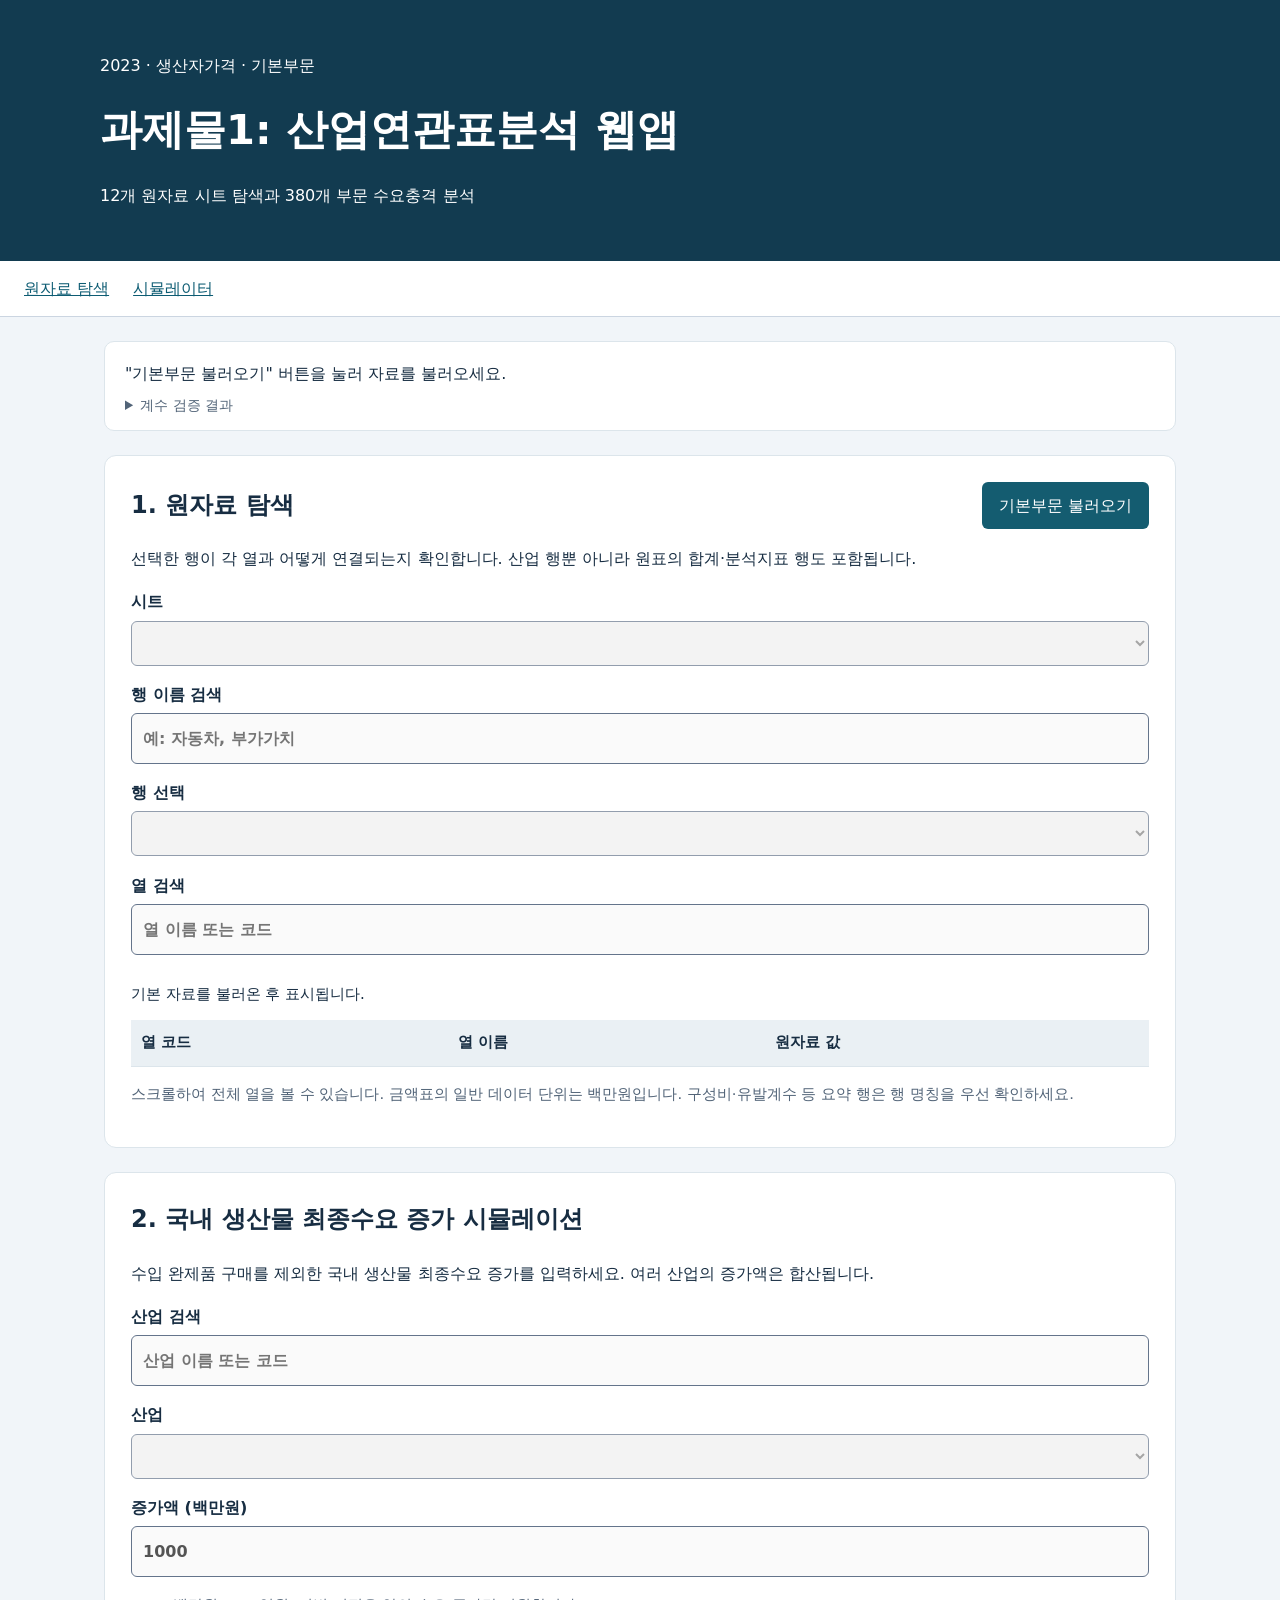
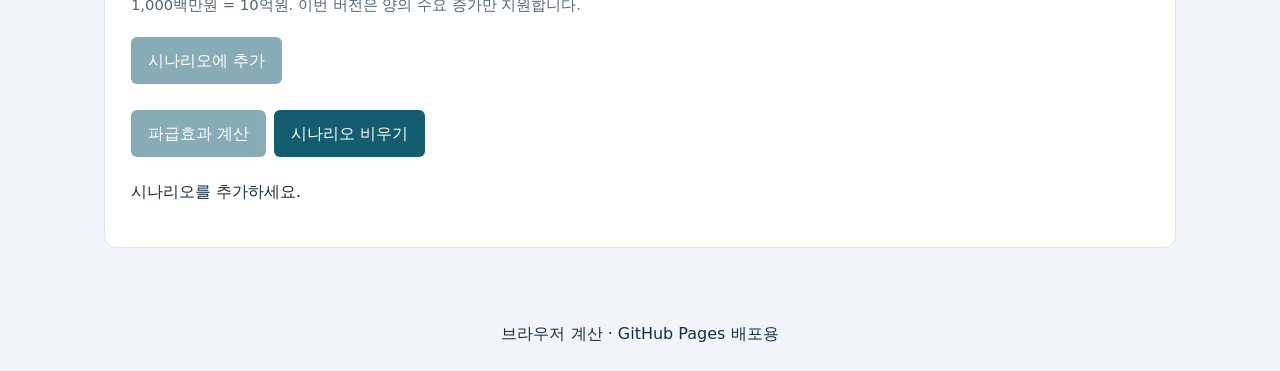
==== index.html @ e67c6f9a "Add files via upload" ====
<!DOCTYPE html>

<html lang="ko"><head><meta charset="utf-8"/><meta content="width=device-width,initial-scale=1" name="viewport"/><title>과제물1: 산업연관표분석 웹앱</title><link href="./style.css" rel="stylesheet"/><script defer="" src="./app.js"></script></head>
<body><header><p>2023 · 생산자가격 · 기본부문</p><h1>과제물1: 산업연관표분석 웹앱</h1><p>12개 원자료 시트 탐색과 380개 부문 수요충격 분석</p></header>
<nav aria-label="주요 메뉴"><a href="#explorer">원자료 탐색</a><a href="#simulation">시뮬레이터</a></nav><main>
<aside aria-label="분석 준비 상태" class="loading-status"><p id="status" role="status">"기본부문 불러오기" 버튼을 눌러 자료를 불러오세요.</p><details><summary>계수 검증 결과</summary><pre id="validation">아직 자료를 불러오지 않았습니다.</pre></details></aside>
<section id="explorer"><div class="section-heading"><h2>1. 원자료 탐색</h2><button id="load-basic" type="button">기본부문 불러오기</button></div><p>선택한 행이 각 열과 어떻게 연결되는지 확인합니다. 산업 행뿐 아니라 원표의 합계·분석지표 행도 포함됩니다.</p><label>시트<select disabled="" id="sheet"></select></label><label>행 이름 검색<input disabled="" id="row-search" placeholder="예: 자동차, 부가가치"/></label><label>행 선택<select disabled="" id="row"></select></label><p id="unit"></p><label>열 검색<input disabled="" id="col-search" placeholder="열 이름 또는 코드"/></label><div class="scroll"><table><caption id="explore-caption">기본 자료를 불러온 후 표시됩니다.</caption><thead><tr><th>열 코드</th><th>열 이름</th><th>원자료 값</th></tr></thead><tbody id="cells"></tbody></table></div><p class="note">스크롤하여 전체 열을 볼 수 있습니다. 금액표의 일반 데이터 단위는 백만원입니다. 구성비·유발계수 등 요약 행은 행 명칭을 우선 확인하세요.</p></section>
<section id="simulation"><h2>2. 국내 생산물 최종수요 증가 시뮬레이션</h2><p>수입 완제품 구매를 제외한 국내 생산물 최종수요 증가를 입력하세요. 여러 산업의 증가액은 합산됩니다.</p><label>산업 검색<input disabled="" id="sector-search" placeholder="산업 이름 또는 코드"/></label><form id="scenario"><label>산업<select disabled="" id="sector" required=""></select></label><label>증가액 (백만원)<input disabled="" id="amount" min="0.01" required="" step="any" type="number" value="1000"/></label><p class="note">1,000백만원 = 10억원. 이번 버전은 양의 수요 증가만 지원합니다.</p><button disabled="" id="add">시나리오에 추가</button></form><ul id="basket"></ul><button disabled="" id="run">파급효과 계산</button><button id="clear">시나리오 비우기</button><p id="sim-status" role="status">시나리오를 추가하세요.</p><div hidden="" id="results"><div class="cards" id="cards"></div><h3>생산유발액 상위 15개 산업</h3><div id="bars"></div><button id="download">전체 380개 산업 CSV 다운로드</button><div class="scroll"><table><caption>산업별 유발액 — 백만원, 생산유발액 내림차순</caption><thead><tr><th>코드</th><th>산업</th><th>생산</th><th>수입</th><th>부가가치</th></tr></thead><tbody id="result-rows"></tbody></table></div></div></section>
</main><footer>브라우저 계산 · GitHub Pages 배포용</footer></body></html>
---- style.css ----
*{box-sizing:border-box}html{scroll-behavior:smooth}body{margin:0;font-family:system-ui,sans-serif;background:#f1f5f9;color:#172d42;line-height:1.7}header{background:#123b50;color:white;padding:36px max(24px,calc((100vw - 1080px)/2))}header h1{font-size:clamp(1.7rem,4vw,2.6rem);margin:6px 0}nav{display:flex;gap:24px;flex-wrap:wrap;padding:14px 24px;background:#fff;border-bottom:1px solid #cbd5e1}a{color:#0d5c73}main{max-width:1120px;margin:auto;padding:24px}section{background:white;border:1px solid #dce5eb;border-radius:12px;margin-bottom:24px;padding:26px;scroll-margin-top:20px}h2{margin-top:0}label{display:block;margin:15px 0;font-weight:600}input,select{display:block;width:100%;padding:11px;border:1px solid #64748b;border-radius:6px;font:inherit;margin-top:5px}button{font:inherit;cursor:pointer;padding:10px 17px;background:#145c70;color:white;border:0;border-radius:6px;margin:5px 8px 5px 0}button:disabled{opacity:.5;cursor:wait}:focus-visible{outline:3px solid #b65c00;outline-offset:3px}.note{color:#526478;font-size:.92rem}#status{background:#eaf5f5;padding:14px;border-radius:8px}.scroll{overflow:auto;max-height:460px}table{width:100%;border-collapse:collapse;font-size:.94rem}th,td{padding:10px;border-bottom:1px solid #dce5eb;text-align:left}thead{position:sticky;top:0;background:#eaf0f4}td:last-child{font-variant-numeric:tabular-nums}caption{text-align:left;padding:12px 0}.cards{display:grid;grid-template-columns:repeat(auto-fit,minmax(180px,1fr));gap:12px}.card{padding:16px;background:#edf6f7;border-radius:8px}.card strong{display:block;font-size:1.5rem}.bar{margin:12px 0}.track{background:#edf2f7;border-radius:4px;height:12px}.fill{height:12px;background:#168179;border-radius:4px}pre{white-space:pre-wrap;overflow-wrap:anywhere;background:#f1f5f9;padding:15px}footer{text-align:center;padding:24px}#basket button{font-size:.85rem} @media(max-width:600px){main{padding:12px}section{padding:18px}nav{gap:14px}}
.loading-status{background:#fff;border:1px solid #dce5eb;border-radius:10px;padding:12px 20px;margin-bottom:24px}.loading-status #status{margin:0;background:transparent;padding:6px 0}.loading-status details{font-size:.9rem;color:#526478}

.section-heading{display:flex;align-items:center;justify-content:space-between;gap:16px;flex-wrap:wrap;margin-bottom:14px}.section-heading h2{margin:0}.section-heading button{margin:0;white-space:nowrap}
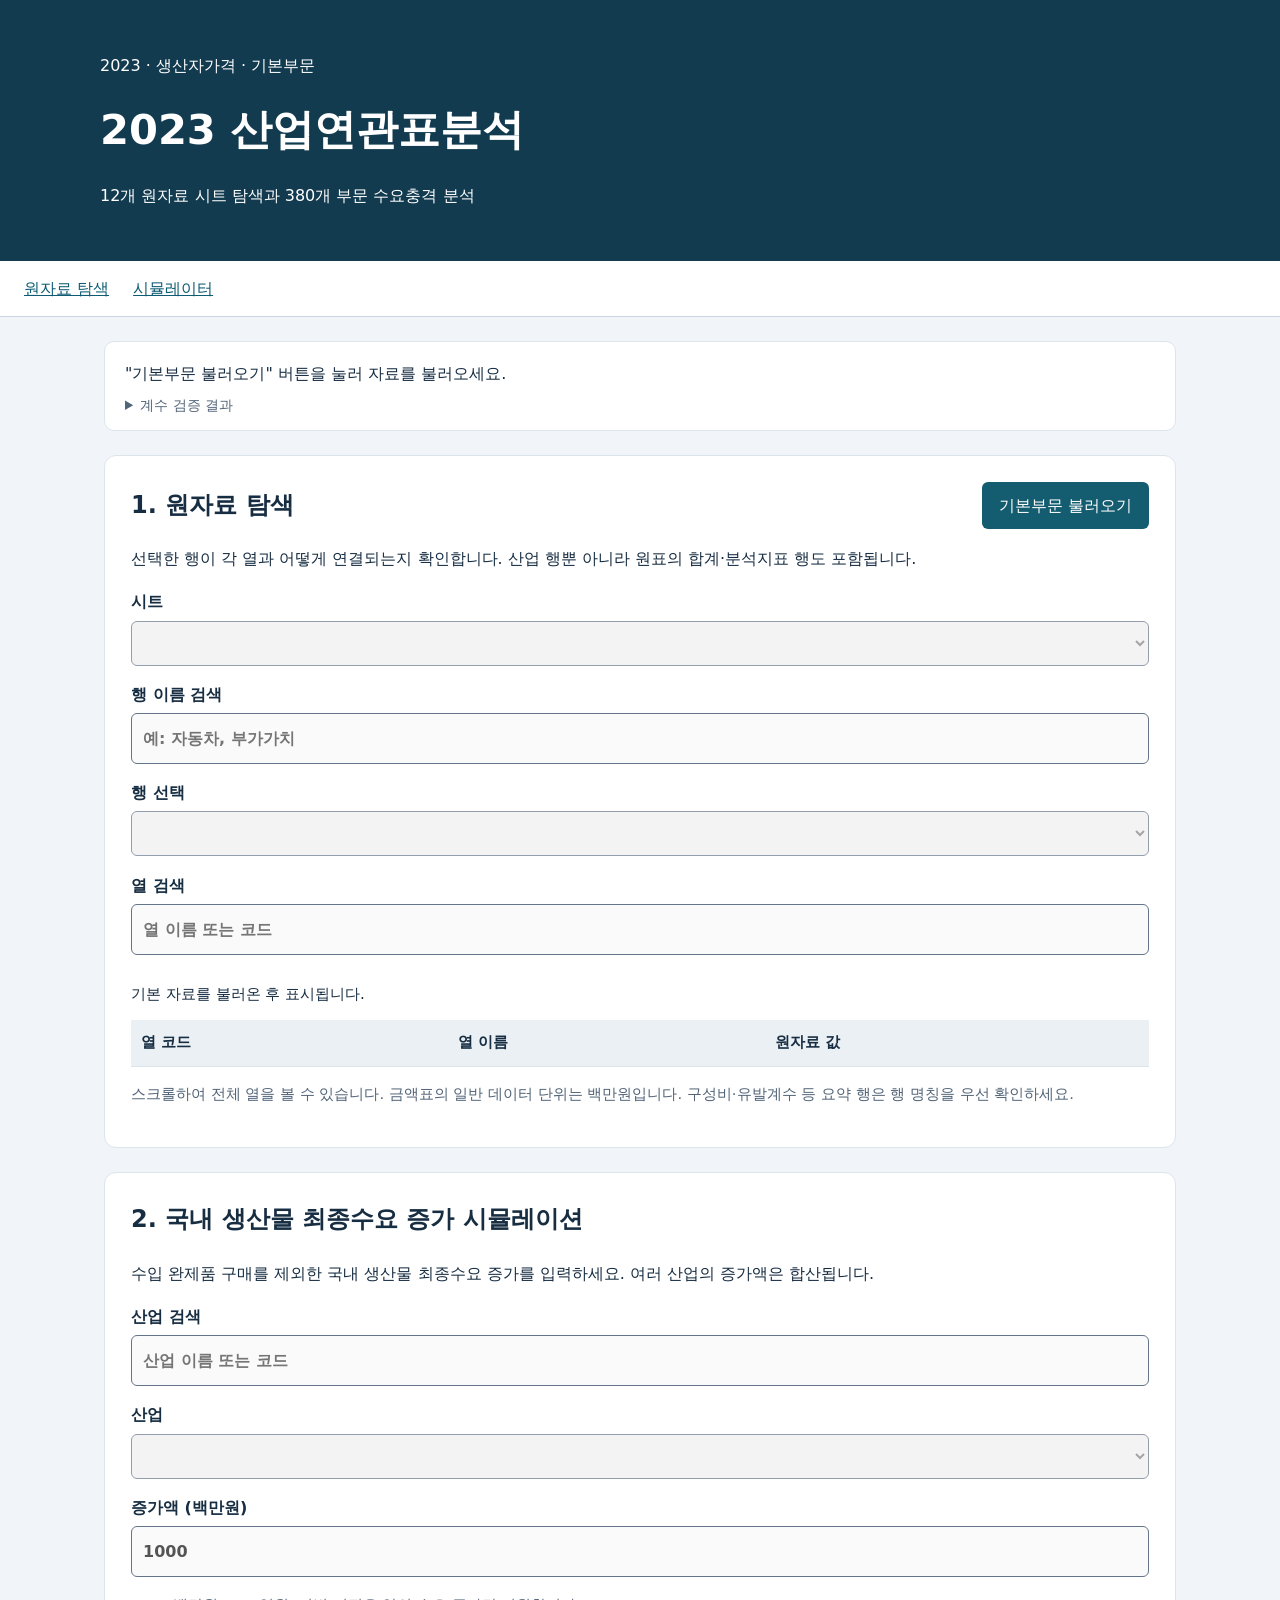
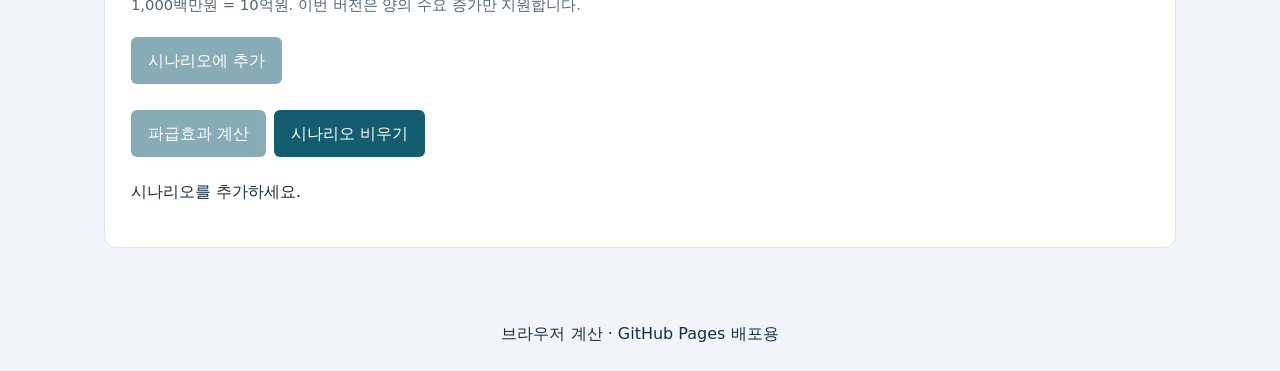
==== commit b16c1434: "Update index.html" ====
--- a/index.html
+++ b/index.html
@@ -1,7 +1,7 @@
 <!DOCTYPE html>
 
 <html lang="ko"><head><meta charset="utf-8"/><meta content="width=device-width,initial-scale=1" name="viewport"/><title>과제물1: 산업연관표분석 웹앱</title><link href="./style.css" rel="stylesheet"/><script defer="" src="./app.js"></script></head>
-<body><header><p>2023 · 생산자가격 · 기본부문</p><h1>과제물1: 산업연관표분석 웹앱</h1><p>12개 원자료 시트 탐색과 380개 부문 수요충격 분석</p></header>
+<body><header><p>2023 · 생산자가격 · 기본부문</p><h1>2023 산업연관표분석 </h1><p>12개 원자료 시트 탐색과 380개 부문 수요충격 분석</p></header>
 <nav aria-label="주요 메뉴"><a href="#explorer">원자료 탐색</a><a href="#simulation">시뮬레이터</a></nav><main>
 <aside aria-label="분석 준비 상태" class="loading-status"><p id="status" role="status">"기본부문 불러오기" 버튼을 눌러 자료를 불러오세요.</p><details><summary>계수 검증 결과</summary><pre id="validation">아직 자료를 불러오지 않았습니다.</pre></details></aside>
 <section id="explorer"><div class="section-heading"><h2>1. 원자료 탐색</h2><button id="load-basic" type="button">기본부문 불러오기</button></div><p>선택한 행이 각 열과 어떻게 연결되는지 확인합니다. 산업 행뿐 아니라 원표의 합계·분석지표 행도 포함됩니다.</p><label>시트<select disabled="" id="sheet"></select></label><label>행 이름 검색<input disabled="" id="row-search" placeholder="예: 자동차, 부가가치"/></label><label>행 선택<select disabled="" id="row"></select></label><p id="unit"></p><label>열 검색<input disabled="" id="col-search" placeholder="열 이름 또는 코드"/></label><div class="scroll"><table><caption id="explore-caption">기본 자료를 불러온 후 표시됩니다.</caption><thead><tr><th>열 코드</th><th>열 이름</th><th>원자료 값</th></tr></thead><tbody id="cells"></tbody></table></div><p class="note">스크롤하여 전체 열을 볼 수 있습니다. 금액표의 일반 데이터 단위는 백만원입니다. 구성비·유발계수 등 요약 행은 행 명칭을 우선 확인하세요.</p></section>
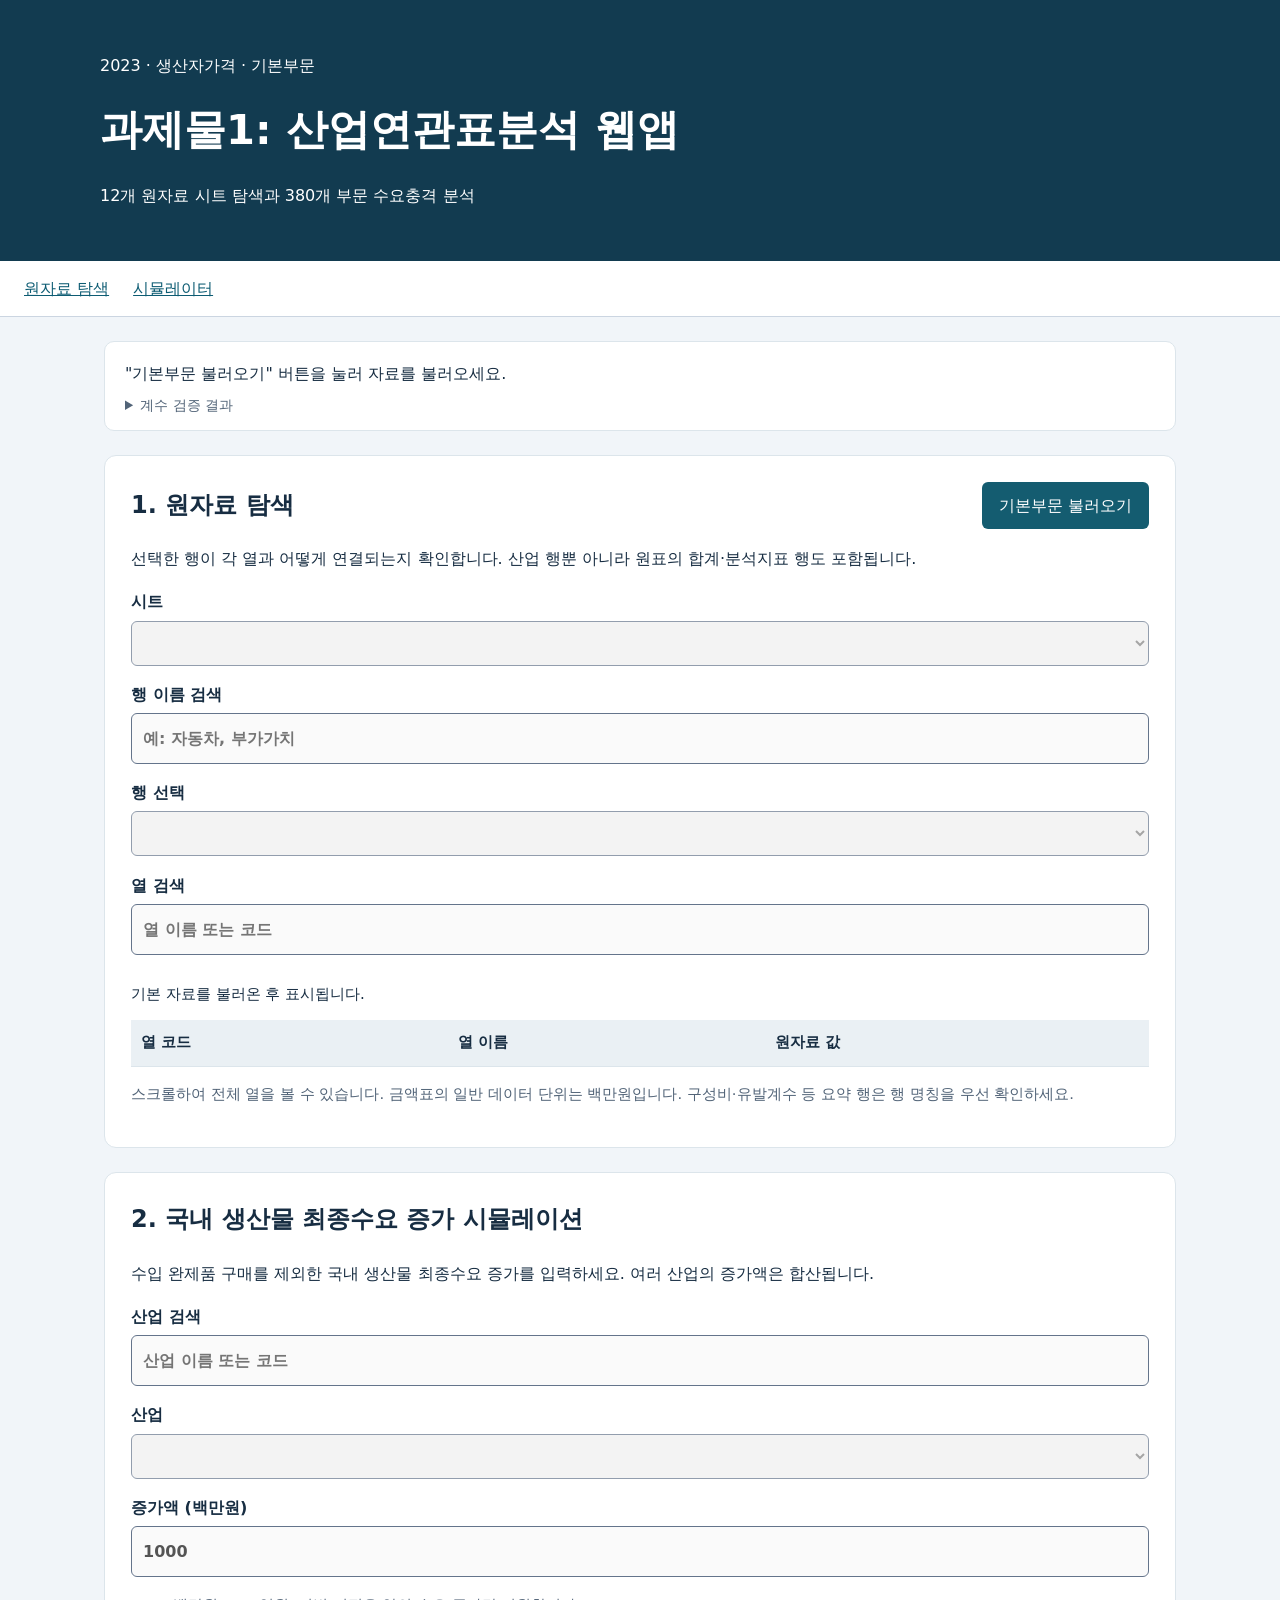
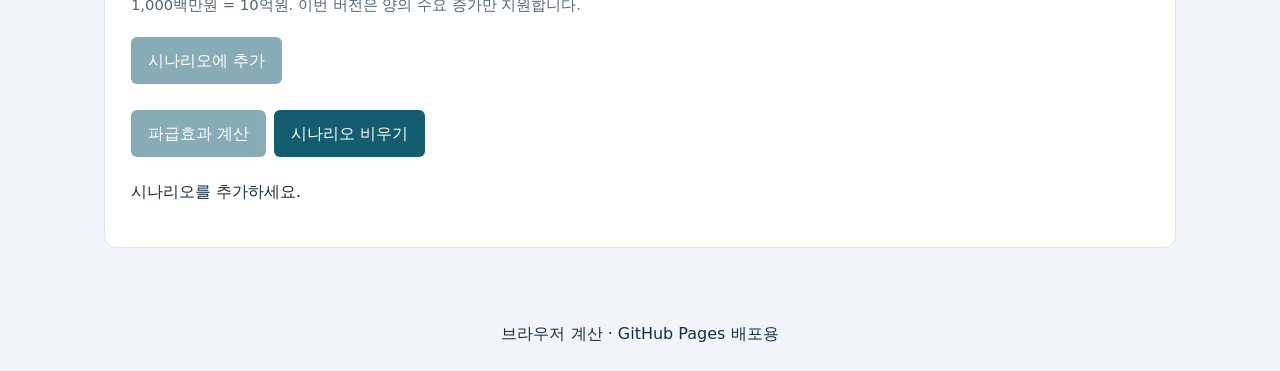
==== commit 24da003d: "Update index.html" ====
--- a/index.html
+++ b/index.html
@@ -1,7 +1,7 @@
 <!DOCTYPE html>
 
 <html lang="ko"><head><meta charset="utf-8"/><meta content="width=device-width,initial-scale=1" name="viewport"/><title>과제물1: 산업연관표분석 웹앱</title><link href="./style.css" rel="stylesheet"/><script defer="" src="./app.js"></script></head>
-<body><header><p>2023 · 생산자가격 · 기본부문</p><h1>2023 산업연관표분석 </h1><p>12개 원자료 시트 탐색과 380개 부문 수요충격 분석</p></header>
+<body><header><p>2023 · 생산자가격 · 기본부문</p><h1>과제물1: 산업연관표분석 웹앱 </h1><p>12개 원자료 시트 탐색과 380개 부문 수요충격 분석</p></header>
 <nav aria-label="주요 메뉴"><a href="#explorer">원자료 탐색</a><a href="#simulation">시뮬레이터</a></nav><main>
 <aside aria-label="분석 준비 상태" class="loading-status"><p id="status" role="status">"기본부문 불러오기" 버튼을 눌러 자료를 불러오세요.</p><details><summary>계수 검증 결과</summary><pre id="validation">아직 자료를 불러오지 않았습니다.</pre></details></aside>
 <section id="explorer"><div class="section-heading"><h2>1. 원자료 탐색</h2><button id="load-basic" type="button">기본부문 불러오기</button></div><p>선택한 행이 각 열과 어떻게 연결되는지 확인합니다. 산업 행뿐 아니라 원표의 합계·분석지표 행도 포함됩니다.</p><label>시트<select disabled="" id="sheet"></select></label><label>행 이름 검색<input disabled="" id="row-search" placeholder="예: 자동차, 부가가치"/></label><label>행 선택<select disabled="" id="row"></select></label><p id="unit"></p><label>열 검색<input disabled="" id="col-search" placeholder="열 이름 또는 코드"/></label><div class="scroll"><table><caption id="explore-caption">기본 자료를 불러온 후 표시됩니다.</caption><thead><tr><th>열 코드</th><th>열 이름</th><th>원자료 값</th></tr></thead><tbody id="cells"></tbody></table></div><p class="note">스크롤하여 전체 열을 볼 수 있습니다. 금액표의 일반 데이터 단위는 백만원입니다. 구성비·유발계수 등 요약 행은 행 명칭을 우선 확인하세요.</p></section>
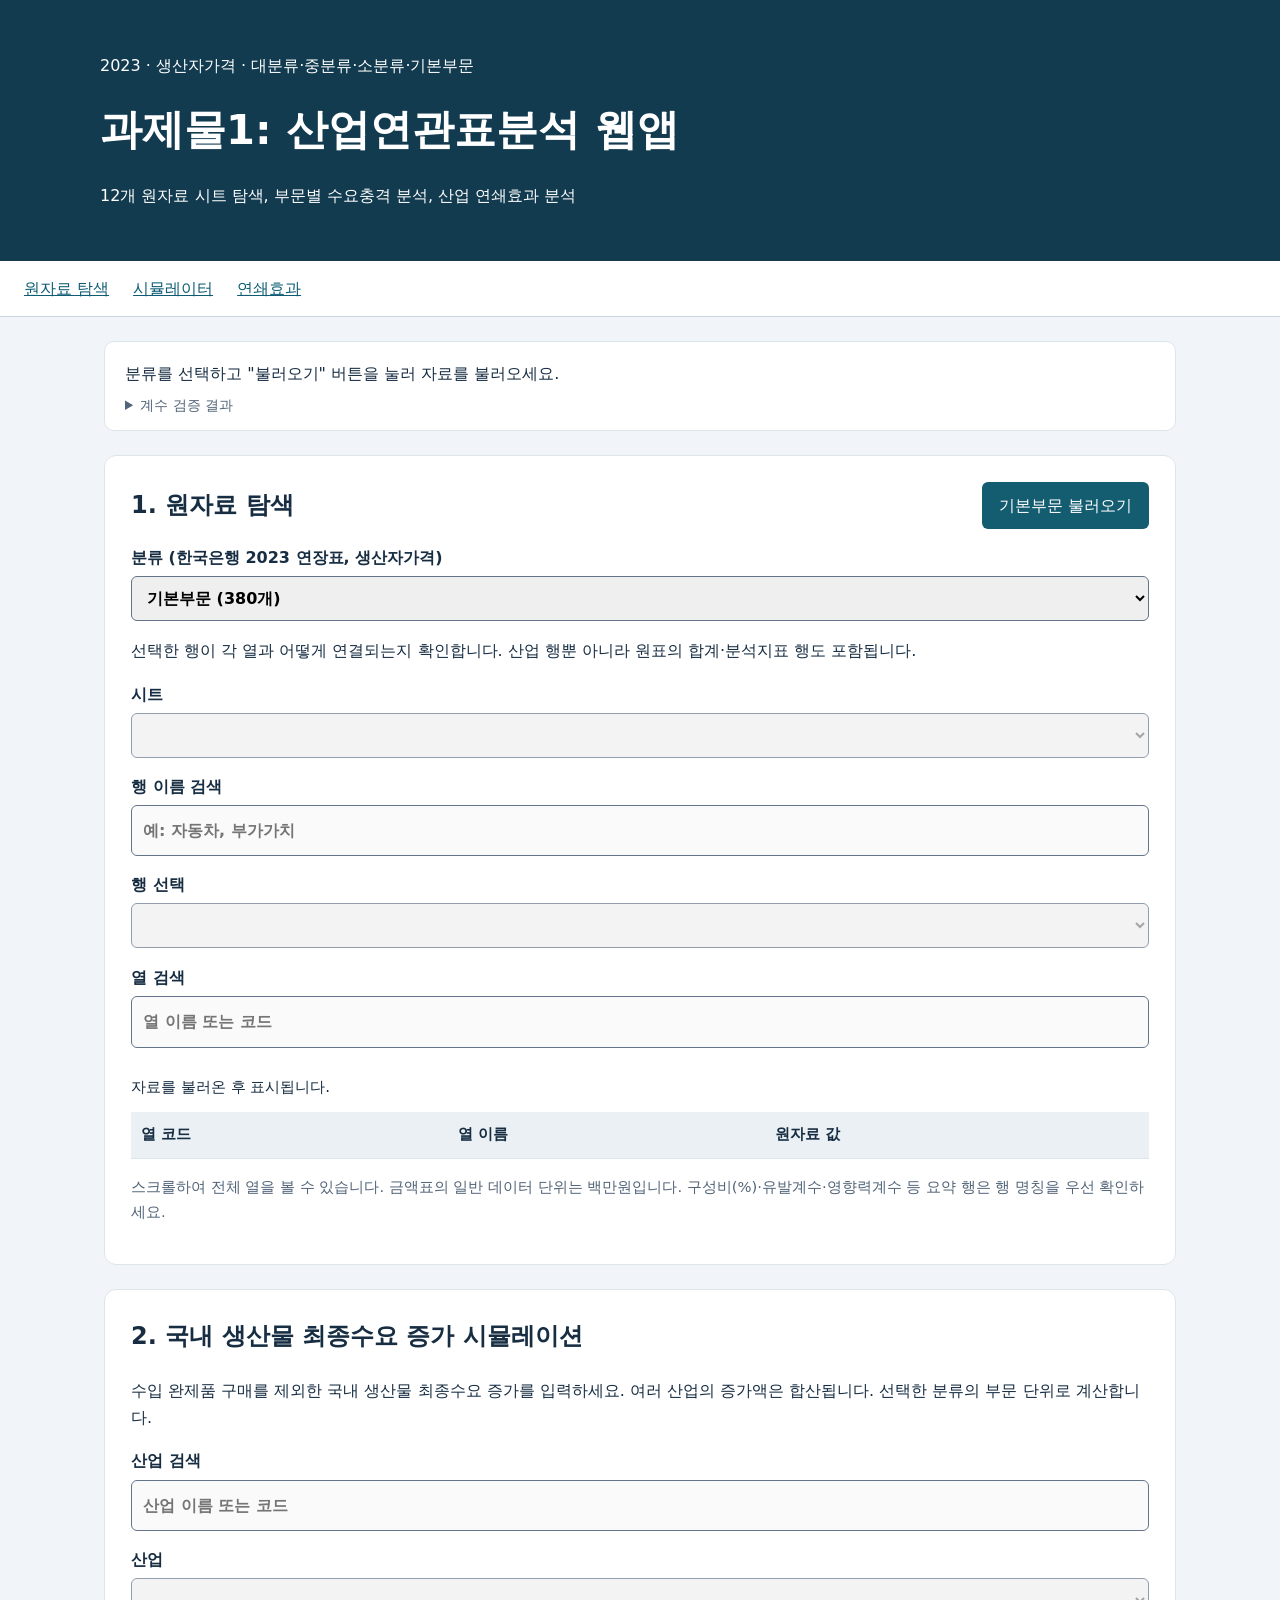
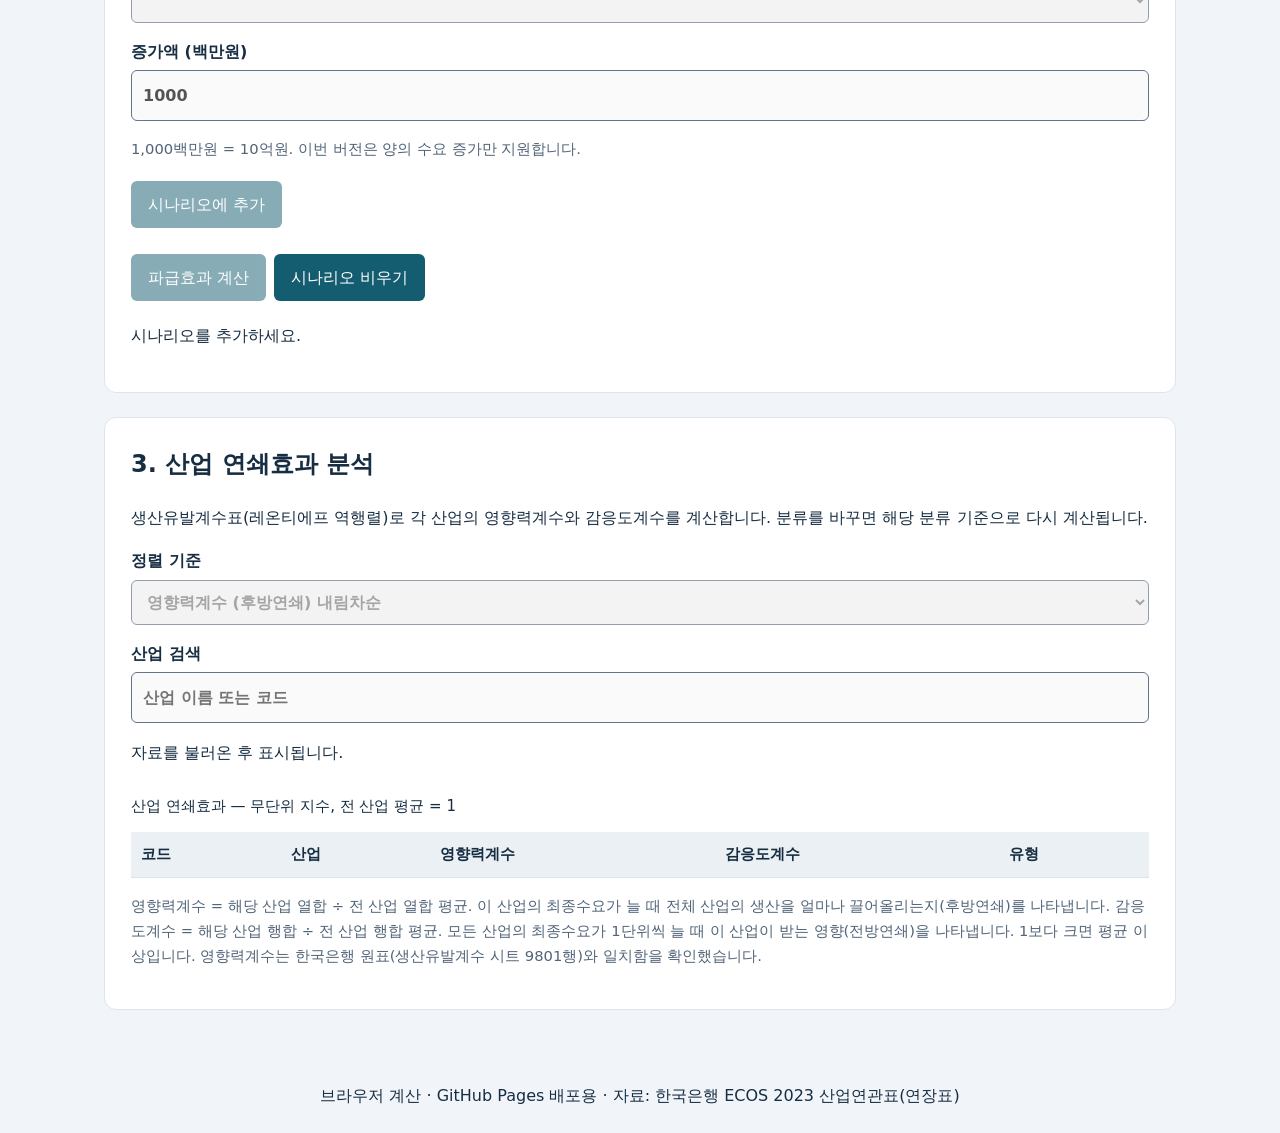
==== commit bc314ed4: "Add files via upload" ====
--- a/index.html
+++ b/index.html
@@ -1,9 +1,10 @@
 <!DOCTYPE html>
 
 <html lang="ko"><head><meta charset="utf-8"/><meta content="width=device-width,initial-scale=1" name="viewport"/><title>과제물1: 산업연관표분석 웹앱</title><link href="./style.css" rel="stylesheet"/><script defer="" src="./app.js"></script></head>
-<body><header><p>2023 · 생산자가격 · 기본부문</p><h1>과제물1: 산업연관표분석 웹앱 </h1><p>12개 원자료 시트 탐색과 380개 부문 수요충격 분석</p></header>
-<nav aria-label="주요 메뉴"><a href="#explorer">원자료 탐색</a><a href="#simulation">시뮬레이터</a></nav><main>
-<aside aria-label="분석 준비 상태" class="loading-status"><p id="status" role="status">"기본부문 불러오기" 버튼을 눌러 자료를 불러오세요.</p><details><summary>계수 검증 결과</summary><pre id="validation">아직 자료를 불러오지 않았습니다.</pre></details></aside>
-<section id="explorer"><div class="section-heading"><h2>1. 원자료 탐색</h2><button id="load-basic" type="button">기본부문 불러오기</button></div><p>선택한 행이 각 열과 어떻게 연결되는지 확인합니다. 산업 행뿐 아니라 원표의 합계·분석지표 행도 포함됩니다.</p><label>시트<select disabled="" id="sheet"></select></label><label>행 이름 검색<input disabled="" id="row-search" placeholder="예: 자동차, 부가가치"/></label><label>행 선택<select disabled="" id="row"></select></label><p id="unit"></p><label>열 검색<input disabled="" id="col-search" placeholder="열 이름 또는 코드"/></label><div class="scroll"><table><caption id="explore-caption">기본 자료를 불러온 후 표시됩니다.</caption><thead><tr><th>열 코드</th><th>열 이름</th><th>원자료 값</th></tr></thead><tbody id="cells"></tbody></table></div><p class="note">스크롤하여 전체 열을 볼 수 있습니다. 금액표의 일반 데이터 단위는 백만원입니다. 구성비·유발계수 등 요약 행은 행 명칭을 우선 확인하세요.</p></section>
-<section id="simulation"><h2>2. 국내 생산물 최종수요 증가 시뮬레이션</h2><p>수입 완제품 구매를 제외한 국내 생산물 최종수요 증가를 입력하세요. 여러 산업의 증가액은 합산됩니다.</p><label>산업 검색<input disabled="" id="sector-search" placeholder="산업 이름 또는 코드"/></label><form id="scenario"><label>산업<select disabled="" id="sector" required=""></select></label><label>증가액 (백만원)<input disabled="" id="amount" min="0.01" required="" step="any" type="number" value="1000"/></label><p class="note">1,000백만원 = 10억원. 이번 버전은 양의 수요 증가만 지원합니다.</p><button disabled="" id="add">시나리오에 추가</button></form><ul id="basket"></ul><button disabled="" id="run">파급효과 계산</button><button id="clear">시나리오 비우기</button><p id="sim-status" role="status">시나리오를 추가하세요.</p><div hidden="" id="results"><div class="cards" id="cards"></div><h3>생산유발액 상위 15개 산업</h3><div id="bars"></div><button id="download">전체 380개 산업 CSV 다운로드</button><div class="scroll"><table><caption>산업별 유발액 — 백만원, 생산유발액 내림차순</caption><thead><tr><th>코드</th><th>산업</th><th>생산</th><th>수입</th><th>부가가치</th></tr></thead><tbody id="result-rows"></tbody></table></div></div></section>
-</main><footer>브라우저 계산 · GitHub Pages 배포용</footer></body></html>
+<body><header><p id="hdr-sub">2023 · 생산자가격 · 대분류·중분류·소분류·기본부문</p><h1>과제물1: 산업연관표분석 웹앱 </h1><p id="hdr-desc">12개 원자료 시트 탐색, 부문별 수요충격 분석, 산업 연쇄효과 분석</p></header>
+<nav aria-label="주요 메뉴"><a href="#explorer">원자료 탐색</a><a href="#simulation">시뮬레이터</a><a href="#linkage">연쇄효과</a></nav><main>
+<aside aria-label="분석 준비 상태" class="loading-status"><p id="status" role="status">분류를 선택하고 "불러오기" 버튼을 눌러 자료를 불러오세요.</p><details><summary>계수 검증 결과</summary><pre id="validation">아직 자료를 불러오지 않았습니다.</pre></details></aside>
+<section id="explorer"><div class="section-heading"><h2>1. 원자료 탐색</h2><button id="load-btn" type="button">기본부문 불러오기</button></div><label>분류 (한국은행 2023 연장표, 생산자가격)<select id="level"><option value="basic">기본부문 (380개)</option><option value="small">통합소분류 (165개)</option><option value="mid">통합중분류 (83개)</option><option value="large">통합대분류 (33개)</option></select></label><p>선택한 행이 각 열과 어떻게 연결되는지 확인합니다. 산업 행뿐 아니라 원표의 합계·분석지표 행도 포함됩니다.</p><label>시트<select disabled="" id="sheet"></select></label><label>행 이름 검색<input disabled="" id="row-search" placeholder="예: 자동차, 부가가치"/></label><label>행 선택<select disabled="" id="row"></select></label><p id="unit"></p><label>열 검색<input disabled="" id="col-search" placeholder="열 이름 또는 코드"/></label><div class="scroll"><table><caption id="explore-caption">자료를 불러온 후 표시됩니다.</caption><thead><tr><th>열 코드</th><th>열 이름</th><th>원자료 값</th></tr></thead><tbody id="cells"></tbody></table></div><p class="note">스크롤하여 전체 열을 볼 수 있습니다. 금액표의 일반 데이터 단위는 백만원입니다. 구성비(%)·유발계수·영향력계수 등 요약 행은 행 명칭을 우선 확인하세요.</p></section>
+<section id="simulation"><h2>2. 국내 생산물 최종수요 증가 시뮬레이션</h2><p>수입 완제품 구매를 제외한 국내 생산물 최종수요 증가를 입력하세요. 여러 산업의 증가액은 합산됩니다. 선택한 분류의 부문 단위로 계산합니다.</p><label>산업 검색<input disabled="" id="sector-search" placeholder="산업 이름 또는 코드"/></label><form id="scenario"><label>산업<select disabled="" id="sector" required=""></select></label><label>증가액 (백만원)<input disabled="" id="amount" min="0.01" required="" step="any" type="number" value="1000"/></label><p class="note">1,000백만원 = 10억원. 이번 버전은 양의 수요 증가만 지원합니다.</p><button disabled="" id="add">시나리오에 추가</button></form><ul id="basket"></ul><button disabled="" id="run">파급효과 계산</button><button id="clear">시나리오 비우기</button><p id="sim-status" role="status">시나리오를 추가하세요.</p><div hidden="" id="results"><div class="cards" id="cards"></div><h3>생산유발액 상위 15개 산업</h3><div id="bars"></div><button id="download">CSV 다운로드</button><div class="scroll"><table><caption id="result-caption">산업별 유발액 — 백만원, 생산유발액 내림차순</caption><thead><tr><th>코드</th><th>산업</th><th>생산</th><th>수입</th><th>부가가치</th></tr></thead><tbody id="result-rows"></tbody></table></div></div></section>
+<section id="linkage"><h2>3. 산업 연쇄효과 분석</h2><p>생산유발계수표(레온티에프 역행렬)로 각 산업의 영향력계수와 감응도계수를 계산합니다. 분류를 바꾸면 해당 분류 기준으로 다시 계산됩니다.</p><label>정렬 기준<select disabled="" id="link-sort"><option value="backward">영향력계수 (후방연쇄) 내림차순</option><option value="forward">감응도계수 (전방연쇄) 내림차순</option></select></label><label>산업 검색<input disabled="" id="link-search" placeholder="산업 이름 또는 코드"/></label><p id="link-summary">자료를 불러온 후 표시됩니다.</p><div class="scroll"><table><caption id="link-caption">산업 연쇄효과 — 무단위 지수, 전 산업 평균 = 1</caption><thead><tr><th>코드</th><th>산업</th><th>영향력계수</th><th>감응도계수</th><th>유형</th></tr></thead><tbody id="link-rows"></tbody></table></div><p class="note">영향력계수 = 해당 산업 열합 ÷ 전 산업 열합 평균. 이 산업의 최종수요가 늘 때 전체 산업의 생산을 얼마나 끌어올리는지(후방연쇄)를 나타냅니다. 감응도계수 = 해당 산업 행합 ÷ 전 산업 행합 평균. 모든 산업의 최종수요가 1단위씩 늘 때 이 산업이 받는 영향(전방연쇄)을 나타냅니다. 1보다 크면 평균 이상입니다. 영향력계수는 한국은행 원표(생산유발계수 시트 9801행)와 일치함을 확인했습니다.</p></section>
+</main><footer>브라우저 계산 · GitHub Pages 배포용 · 자료: 한국은행 ECOS 2023 산업연관표(연장표)</footer></body></html>
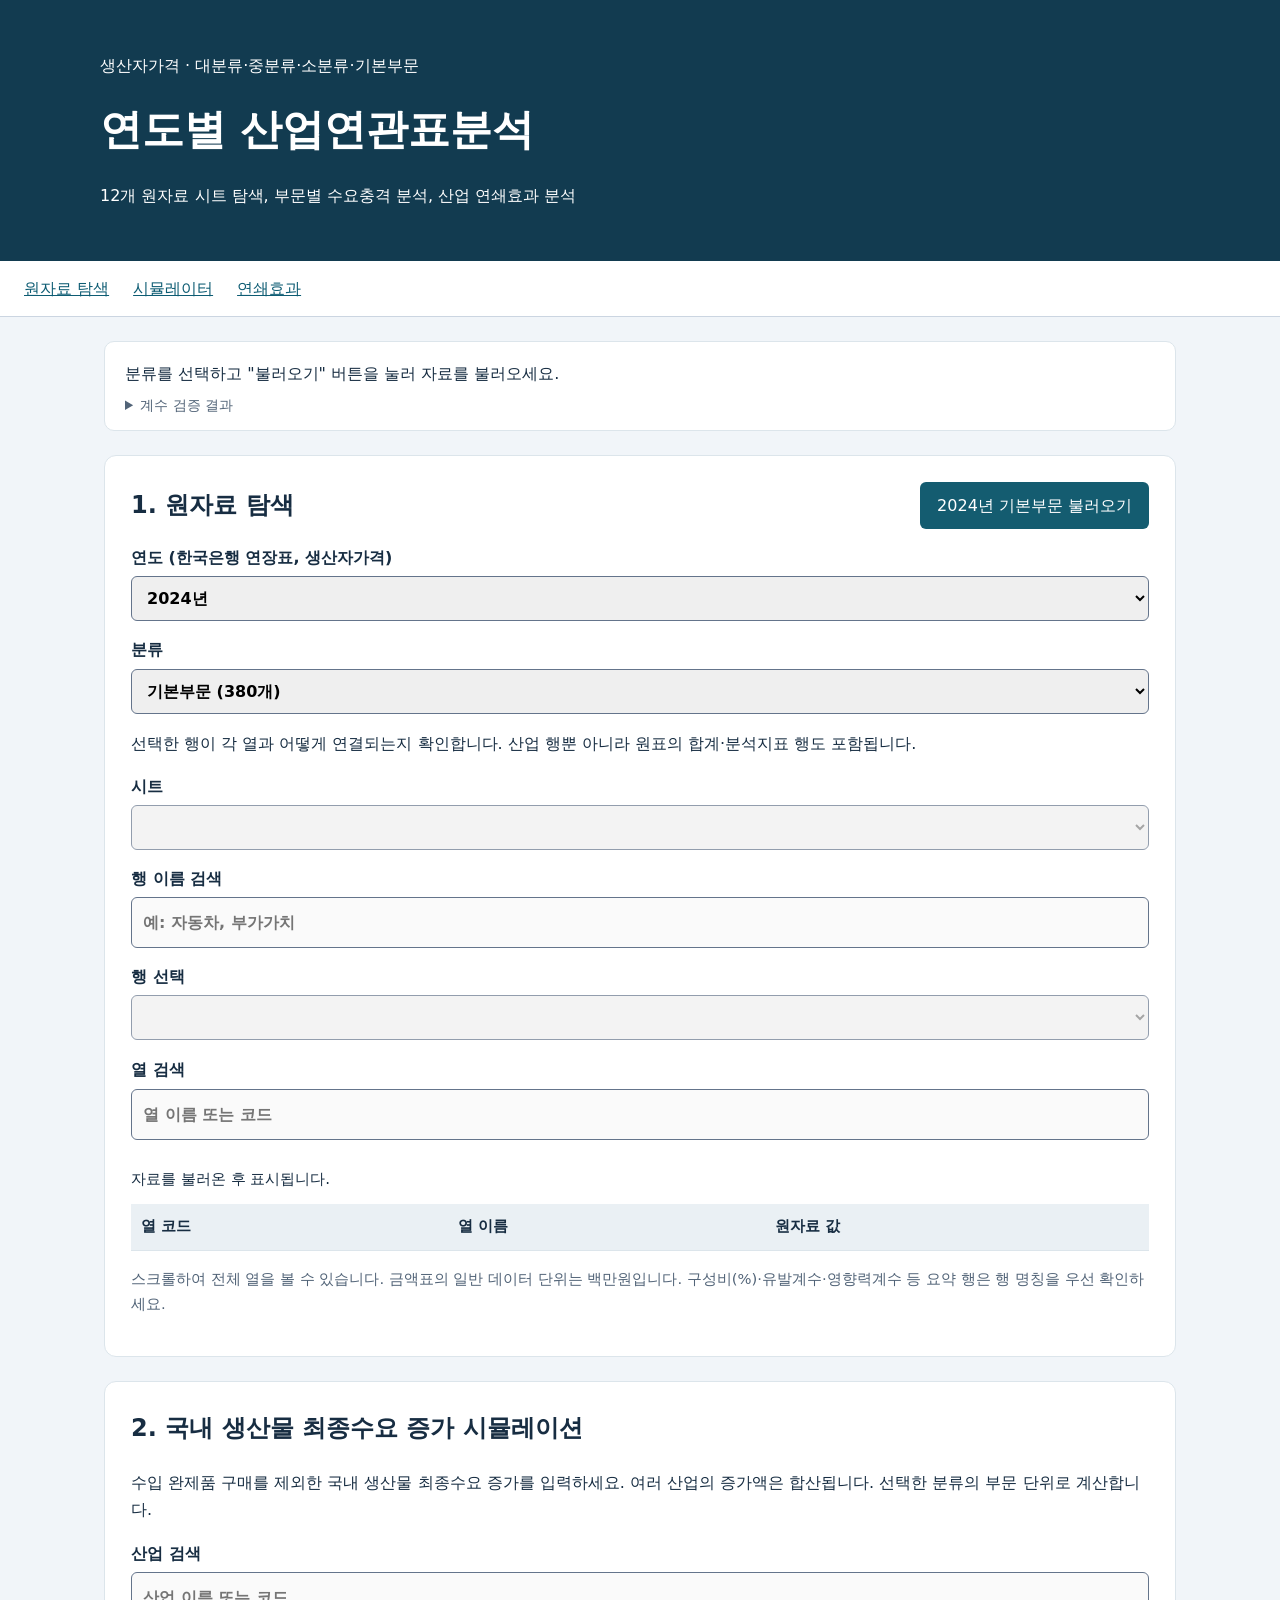
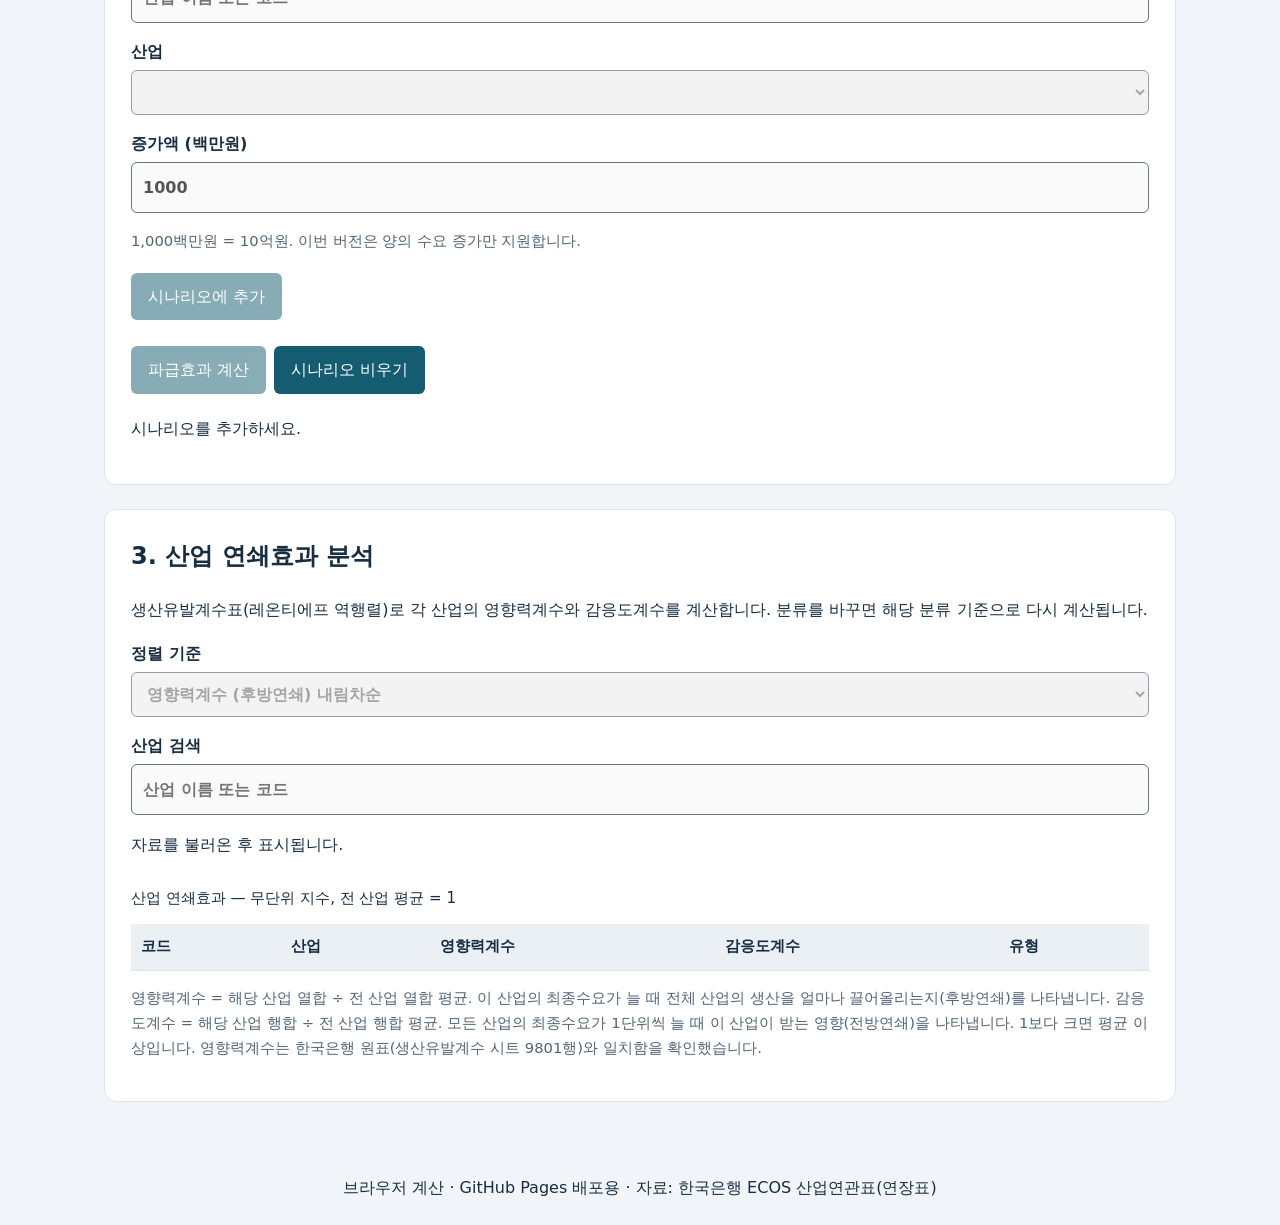
==== commit fda6dc33: "Rename index (1).html to index.html" ====
--- a/index.html
+++ b/index.html
@@ -1,10 +1,10 @@
 <!DOCTYPE html>
 
-<html lang="ko"><head><meta charset="utf-8"/><meta content="width=device-width,initial-scale=1" name="viewport"/><title>과제물1: 산업연관표분석 웹앱</title><link href="./style.css" rel="stylesheet"/><script defer="" src="./app.js"></script></head>
-<body><header><p id="hdr-sub">2023 · 생산자가격 · 대분류·중분류·소분류·기본부문</p><h1>과제물1: 산업연관표분석 웹앱 </h1><p id="hdr-desc">12개 원자료 시트 탐색, 부문별 수요충격 분석, 산업 연쇄효과 분석</p></header>
+<html lang="ko"><head><meta charset="utf-8"/><meta content="width=device-width,initial-scale=1" name="viewport"/><title>연도별 산업연관표분석</title><link href="./style.css" rel="stylesheet"/><script defer="" src="./app.js"></script></head>
+<body><header><p id="hdr-sub">생산자가격 · 대분류·중분류·소분류·기본부문</p><h1>연도별 산업연관표분석</h1><p id="hdr-desc">12개 원자료 시트 탐색, 부문별 수요충격 분석, 산업 연쇄효과 분석</p></header>
 <nav aria-label="주요 메뉴"><a href="#explorer">원자료 탐색</a><a href="#simulation">시뮬레이터</a><a href="#linkage">연쇄효과</a></nav><main>
 <aside aria-label="분석 준비 상태" class="loading-status"><p id="status" role="status">분류를 선택하고 "불러오기" 버튼을 눌러 자료를 불러오세요.</p><details><summary>계수 검증 결과</summary><pre id="validation">아직 자료를 불러오지 않았습니다.</pre></details></aside>
-<section id="explorer"><div class="section-heading"><h2>1. 원자료 탐색</h2><button id="load-btn" type="button">기본부문 불러오기</button></div><label>분류 (한국은행 2023 연장표, 생산자가격)<select id="level"><option value="basic">기본부문 (380개)</option><option value="small">통합소분류 (165개)</option><option value="mid">통합중분류 (83개)</option><option value="large">통합대분류 (33개)</option></select></label><p>선택한 행이 각 열과 어떻게 연결되는지 확인합니다. 산업 행뿐 아니라 원표의 합계·분석지표 행도 포함됩니다.</p><label>시트<select disabled="" id="sheet"></select></label><label>행 이름 검색<input disabled="" id="row-search" placeholder="예: 자동차, 부가가치"/></label><label>행 선택<select disabled="" id="row"></select></label><p id="unit"></p><label>열 검색<input disabled="" id="col-search" placeholder="열 이름 또는 코드"/></label><div class="scroll"><table><caption id="explore-caption">자료를 불러온 후 표시됩니다.</caption><thead><tr><th>열 코드</th><th>열 이름</th><th>원자료 값</th></tr></thead><tbody id="cells"></tbody></table></div><p class="note">스크롤하여 전체 열을 볼 수 있습니다. 금액표의 일반 데이터 단위는 백만원입니다. 구성비(%)·유발계수·영향력계수 등 요약 행은 행 명칭을 우선 확인하세요.</p></section>
+<section id="explorer"><div class="section-heading"><h2>1. 원자료 탐색</h2><button id="load-btn" type="button">불러오기</button></div><label>연도 (한국은행 연장표, 생산자가격)<select id="year"></select></label><label>분류<select id="level"><option value="basic">기본부문 (380개)</option><option value="small">통합소분류 (165개)</option><option value="mid">통합중분류 (83개)</option><option value="large">통합대분류 (33개)</option></select></label><p>선택한 행이 각 열과 어떻게 연결되는지 확인합니다. 산업 행뿐 아니라 원표의 합계·분석지표 행도 포함됩니다.</p><label>시트<select disabled="" id="sheet"></select></label><label>행 이름 검색<input disabled="" id="row-search" placeholder="예: 자동차, 부가가치"/></label><label>행 선택<select disabled="" id="row"></select></label><p id="unit"></p><label>열 검색<input disabled="" id="col-search" placeholder="열 이름 또는 코드"/></label><div class="scroll"><table><caption id="explore-caption">자료를 불러온 후 표시됩니다.</caption><thead><tr><th>열 코드</th><th>열 이름</th><th>원자료 값</th></tr></thead><tbody id="cells"></tbody></table></div><p class="note">스크롤하여 전체 열을 볼 수 있습니다. 금액표의 일반 데이터 단위는 백만원입니다. 구성비(%)·유발계수·영향력계수 등 요약 행은 행 명칭을 우선 확인하세요.</p></section>
 <section id="simulation"><h2>2. 국내 생산물 최종수요 증가 시뮬레이션</h2><p>수입 완제품 구매를 제외한 국내 생산물 최종수요 증가를 입력하세요. 여러 산업의 증가액은 합산됩니다. 선택한 분류의 부문 단위로 계산합니다.</p><label>산업 검색<input disabled="" id="sector-search" placeholder="산업 이름 또는 코드"/></label><form id="scenario"><label>산업<select disabled="" id="sector" required=""></select></label><label>증가액 (백만원)<input disabled="" id="amount" min="0.01" required="" step="any" type="number" value="1000"/></label><p class="note">1,000백만원 = 10억원. 이번 버전은 양의 수요 증가만 지원합니다.</p><button disabled="" id="add">시나리오에 추가</button></form><ul id="basket"></ul><button disabled="" id="run">파급효과 계산</button><button id="clear">시나리오 비우기</button><p id="sim-status" role="status">시나리오를 추가하세요.</p><div hidden="" id="results"><div class="cards" id="cards"></div><h3>생산유발액 상위 15개 산업</h3><div id="bars"></div><button id="download">CSV 다운로드</button><div class="scroll"><table><caption id="result-caption">산업별 유발액 — 백만원, 생산유발액 내림차순</caption><thead><tr><th>코드</th><th>산업</th><th>생산</th><th>수입</th><th>부가가치</th></tr></thead><tbody id="result-rows"></tbody></table></div></div></section>
 <section id="linkage"><h2>3. 산업 연쇄효과 분석</h2><p>생산유발계수표(레온티에프 역행렬)로 각 산업의 영향력계수와 감응도계수를 계산합니다. 분류를 바꾸면 해당 분류 기준으로 다시 계산됩니다.</p><label>정렬 기준<select disabled="" id="link-sort"><option value="backward">영향력계수 (후방연쇄) 내림차순</option><option value="forward">감응도계수 (전방연쇄) 내림차순</option></select></label><label>산업 검색<input disabled="" id="link-search" placeholder="산업 이름 또는 코드"/></label><p id="link-summary">자료를 불러온 후 표시됩니다.</p><div class="scroll"><table><caption id="link-caption">산업 연쇄효과 — 무단위 지수, 전 산업 평균 = 1</caption><thead><tr><th>코드</th><th>산업</th><th>영향력계수</th><th>감응도계수</th><th>유형</th></tr></thead><tbody id="link-rows"></tbody></table></div><p class="note">영향력계수 = 해당 산업 열합 ÷ 전 산업 열합 평균. 이 산업의 최종수요가 늘 때 전체 산업의 생산을 얼마나 끌어올리는지(후방연쇄)를 나타냅니다. 감응도계수 = 해당 산업 행합 ÷ 전 산업 행합 평균. 모든 산업의 최종수요가 1단위씩 늘 때 이 산업이 받는 영향(전방연쇄)을 나타냅니다. 1보다 크면 평균 이상입니다. 영향력계수는 한국은행 원표(생산유발계수 시트 9801행)와 일치함을 확인했습니다.</p></section>
-</main><footer>브라우저 계산 · GitHub Pages 배포용 · 자료: 한국은행 ECOS 2023 산업연관표(연장표)</footer></body></html>
+</main><footer>브라우저 계산 · GitHub Pages 배포용 · 자료: 한국은행 ECOS 산업연관표(연장표)</footer></body></html>
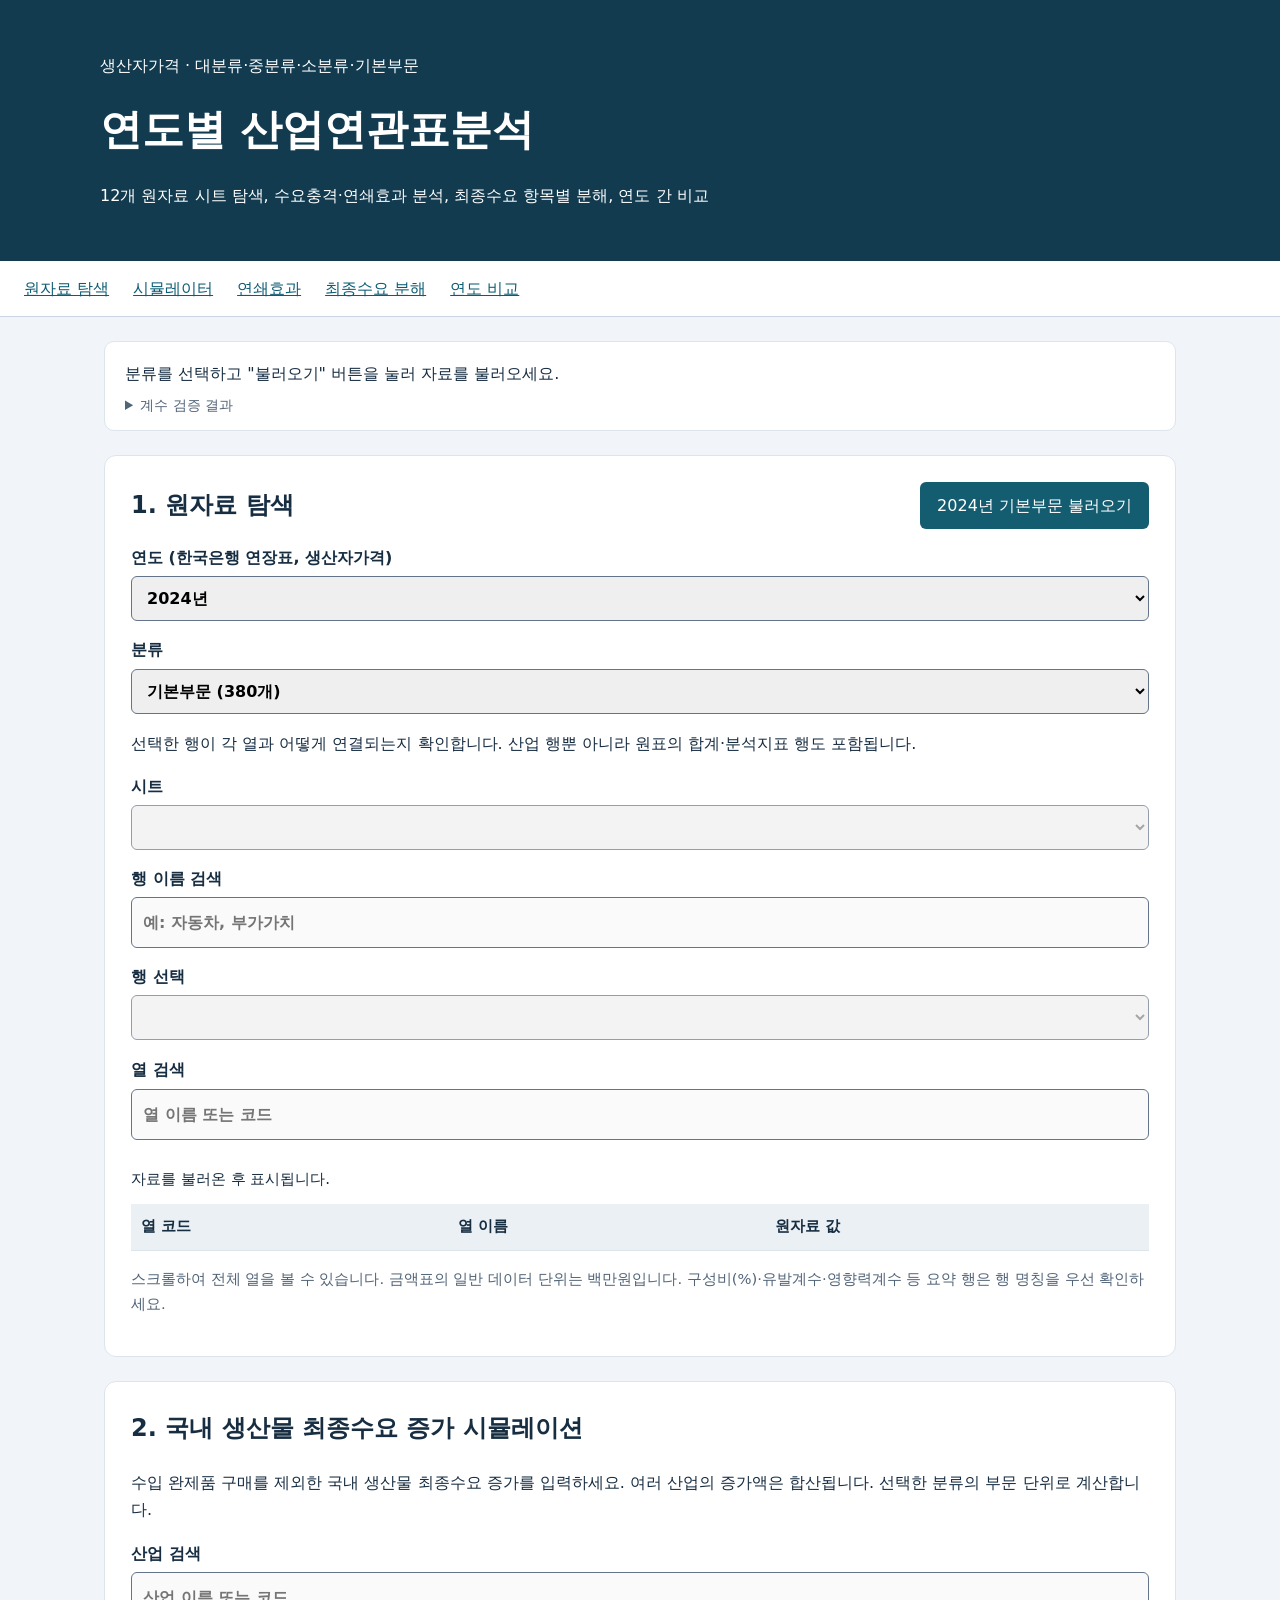
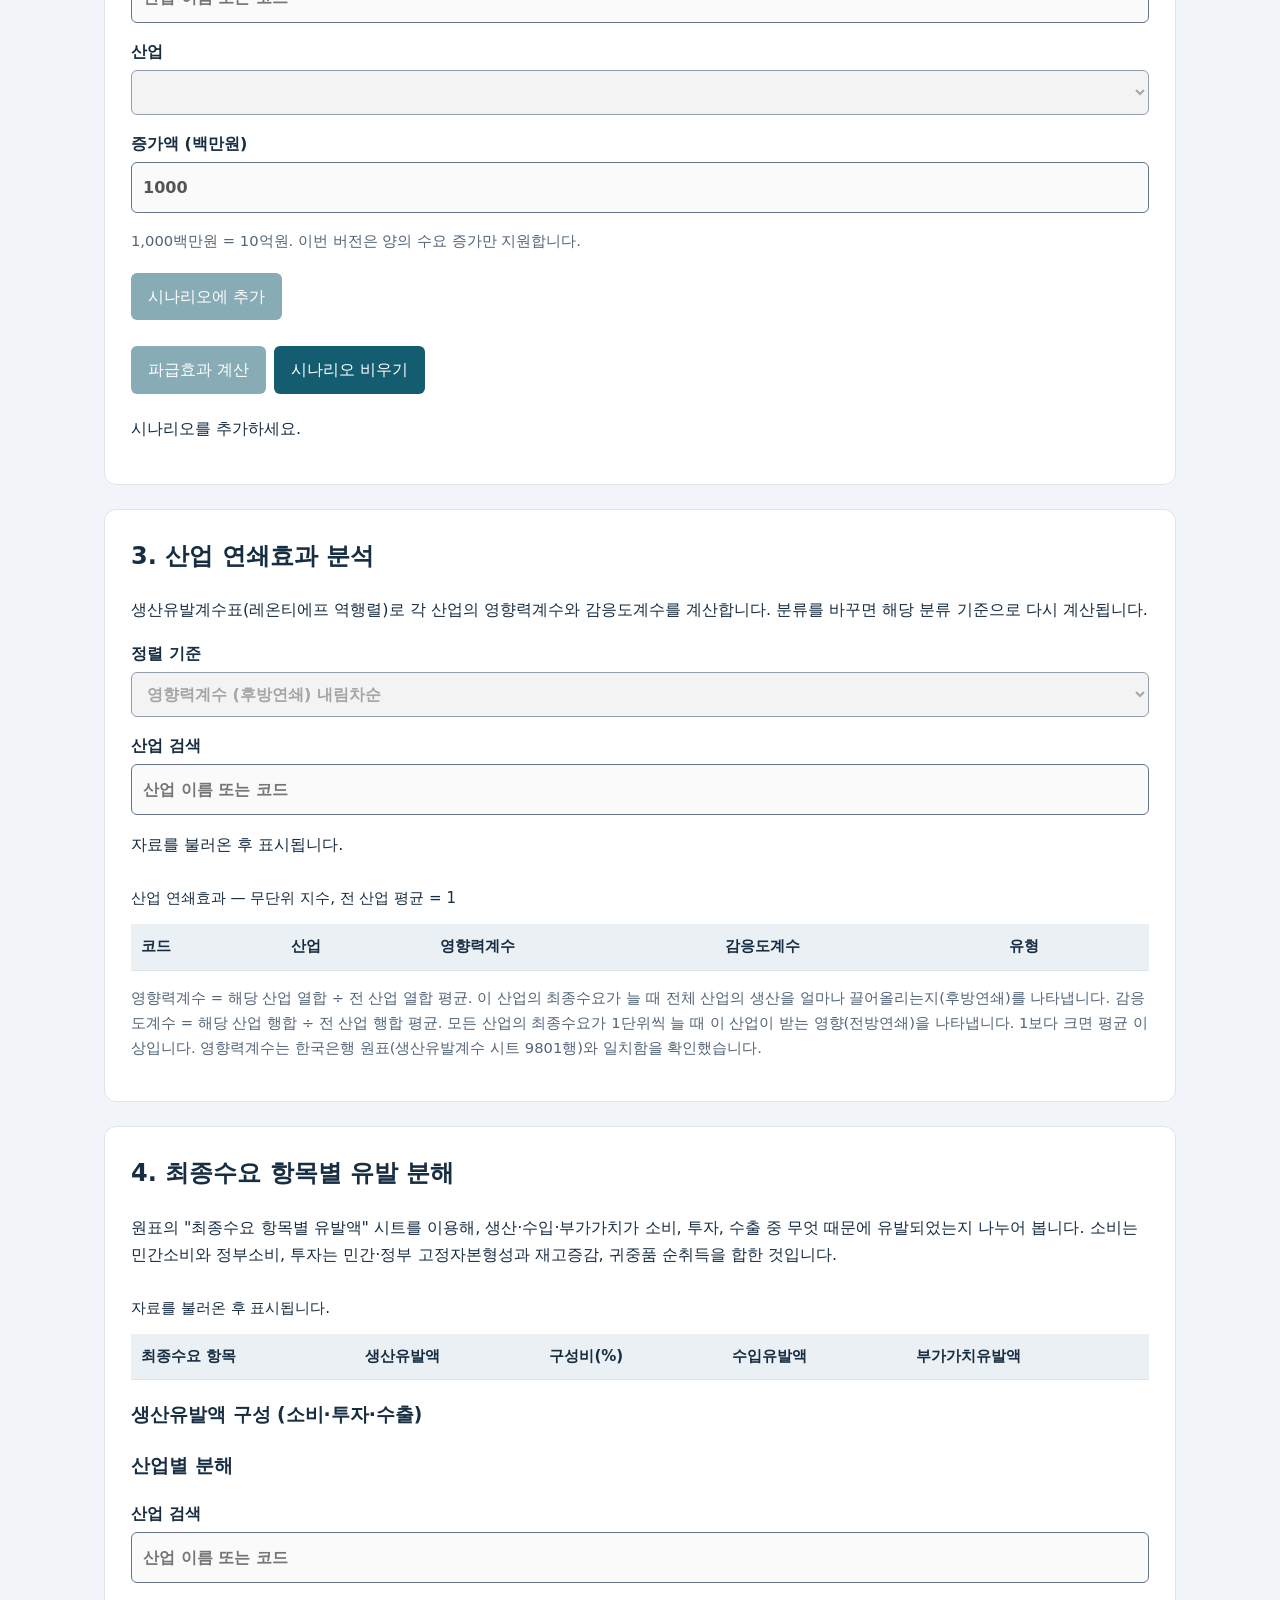
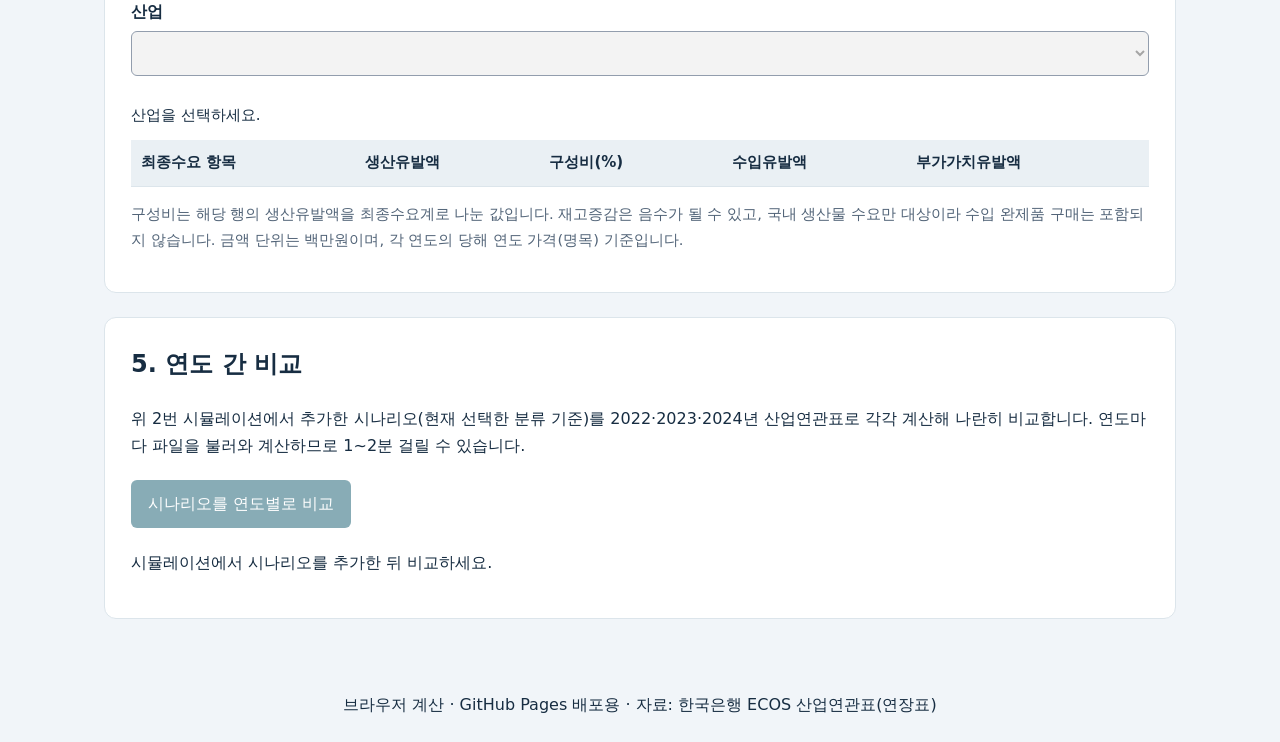
==== commit d572a828: "Add files via upload" ====
--- a/index.html
+++ b/index.html
@@ -1,10 +1,12 @@
 <!DOCTYPE html>
 
 <html lang="ko"><head><meta charset="utf-8"/><meta content="width=device-width,initial-scale=1" name="viewport"/><title>연도별 산업연관표분석</title><link href="./style.css" rel="stylesheet"/><script defer="" src="./app.js"></script></head>
-<body><header><p id="hdr-sub">생산자가격 · 대분류·중분류·소분류·기본부문</p><h1>연도별 산업연관표분석</h1><p id="hdr-desc">12개 원자료 시트 탐색, 부문별 수요충격 분석, 산업 연쇄효과 분석</p></header>
-<nav aria-label="주요 메뉴"><a href="#explorer">원자료 탐색</a><a href="#simulation">시뮬레이터</a><a href="#linkage">연쇄효과</a></nav><main>
+<body><header><p id="hdr-sub">생산자가격 · 대분류·중분류·소분류·기본부문</p><h1>연도별 산업연관표분석</h1><p id="hdr-desc">12개 원자료 시트 탐색, 수요충격·연쇄효과 분석, 최종수요 항목별 분해, 연도 간 비교</p></header>
+<nav aria-label="주요 메뉴"><a href="#explorer">원자료 탐색</a><a href="#simulation">시뮬레이터</a><a href="#linkage">연쇄효과</a><a href="#demand">최종수요 분해</a><a href="#compare">연도 비교</a></nav><main>
 <aside aria-label="분석 준비 상태" class="loading-status"><p id="status" role="status">분류를 선택하고 "불러오기" 버튼을 눌러 자료를 불러오세요.</p><details><summary>계수 검증 결과</summary><pre id="validation">아직 자료를 불러오지 않았습니다.</pre></details></aside>
 <section id="explorer"><div class="section-heading"><h2>1. 원자료 탐색</h2><button id="load-btn" type="button">불러오기</button></div><label>연도 (한국은행 연장표, 생산자가격)<select id="year"></select></label><label>분류<select id="level"><option value="basic">기본부문 (380개)</option><option value="small">통합소분류 (165개)</option><option value="mid">통합중분류 (83개)</option><option value="large">통합대분류 (33개)</option></select></label><p>선택한 행이 각 열과 어떻게 연결되는지 확인합니다. 산업 행뿐 아니라 원표의 합계·분석지표 행도 포함됩니다.</p><label>시트<select disabled="" id="sheet"></select></label><label>행 이름 검색<input disabled="" id="row-search" placeholder="예: 자동차, 부가가치"/></label><label>행 선택<select disabled="" id="row"></select></label><p id="unit"></p><label>열 검색<input disabled="" id="col-search" placeholder="열 이름 또는 코드"/></label><div class="scroll"><table><caption id="explore-caption">자료를 불러온 후 표시됩니다.</caption><thead><tr><th>열 코드</th><th>열 이름</th><th>원자료 값</th></tr></thead><tbody id="cells"></tbody></table></div><p class="note">스크롤하여 전체 열을 볼 수 있습니다. 금액표의 일반 데이터 단위는 백만원입니다. 구성비(%)·유발계수·영향력계수 등 요약 행은 행 명칭을 우선 확인하세요.</p></section>
 <section id="simulation"><h2>2. 국내 생산물 최종수요 증가 시뮬레이션</h2><p>수입 완제품 구매를 제외한 국내 생산물 최종수요 증가를 입력하세요. 여러 산업의 증가액은 합산됩니다. 선택한 분류의 부문 단위로 계산합니다.</p><label>산업 검색<input disabled="" id="sector-search" placeholder="산업 이름 또는 코드"/></label><form id="scenario"><label>산업<select disabled="" id="sector" required=""></select></label><label>증가액 (백만원)<input disabled="" id="amount" min="0.01" required="" step="any" type="number" value="1000"/></label><p class="note">1,000백만원 = 10억원. 이번 버전은 양의 수요 증가만 지원합니다.</p><button disabled="" id="add">시나리오에 추가</button></form><ul id="basket"></ul><button disabled="" id="run">파급효과 계산</button><button id="clear">시나리오 비우기</button><p id="sim-status" role="status">시나리오를 추가하세요.</p><div hidden="" id="results"><div class="cards" id="cards"></div><h3>생산유발액 상위 15개 산업</h3><div id="bars"></div><button id="download">CSV 다운로드</button><div class="scroll"><table><caption id="result-caption">산업별 유발액 — 백만원, 생산유발액 내림차순</caption><thead><tr><th>코드</th><th>산업</th><th>생산</th><th>수입</th><th>부가가치</th></tr></thead><tbody id="result-rows"></tbody></table></div></div></section>
 <section id="linkage"><h2>3. 산업 연쇄효과 분석</h2><p>생산유발계수표(레온티에프 역행렬)로 각 산업의 영향력계수와 감응도계수를 계산합니다. 분류를 바꾸면 해당 분류 기준으로 다시 계산됩니다.</p><label>정렬 기준<select disabled="" id="link-sort"><option value="backward">영향력계수 (후방연쇄) 내림차순</option><option value="forward">감응도계수 (전방연쇄) 내림차순</option></select></label><label>산업 검색<input disabled="" id="link-search" placeholder="산업 이름 또는 코드"/></label><p id="link-summary">자료를 불러온 후 표시됩니다.</p><div class="scroll"><table><caption id="link-caption">산업 연쇄효과 — 무단위 지수, 전 산업 평균 = 1</caption><thead><tr><th>코드</th><th>산업</th><th>영향력계수</th><th>감응도계수</th><th>유형</th></tr></thead><tbody id="link-rows"></tbody></table></div><p class="note">영향력계수 = 해당 산업 열합 ÷ 전 산업 열합 평균. 이 산업의 최종수요가 늘 때 전체 산업의 생산을 얼마나 끌어올리는지(후방연쇄)를 나타냅니다. 감응도계수 = 해당 산업 행합 ÷ 전 산업 행합 평균. 모든 산업의 최종수요가 1단위씩 늘 때 이 산업이 받는 영향(전방연쇄)을 나타냅니다. 1보다 크면 평균 이상입니다. 영향력계수는 한국은행 원표(생산유발계수 시트 9801행)와 일치함을 확인했습니다.</p></section>
+<section id="demand"><h2>4. 최종수요 항목별 유발 분해</h2><p>원표의 "최종수요 항목별 유발액" 시트를 이용해, 생산·수입·부가가치가 소비, 투자, 수출 중 무엇 때문에 유발되었는지 나누어 봅니다. 소비는 민간소비와 정부소비, 투자는 민간·정부 고정자본형성과 재고증감, 귀중품 순취득을 합한 것입니다.</p><div class="scroll"><table><caption id="dem-caption">자료를 불러온 후 표시됩니다.</caption><thead><tr><th>최종수요 항목</th><th>생산유발액</th><th>구성비(%)</th><th>수입유발액</th><th>부가가치유발액</th></tr></thead><tbody id="dem-rows"></tbody></table></div><h3>생산유발액 구성 (소비·투자·수출)</h3><div id="dem-bars"></div><h3>산업별 분해</h3><label>산업 검색<input disabled="" id="dem-sector-search" placeholder="산업 이름 또는 코드"/></label><label>산업<select disabled="" id="dem-sector"></select></label><div class="scroll"><table><caption id="dem-sector-caption">산업을 선택하세요.</caption><thead><tr><th>최종수요 항목</th><th>생산유발액</th><th>구성비(%)</th><th>수입유발액</th><th>부가가치유발액</th></tr></thead><tbody id="dem-sector-rows"></tbody></table></div><p class="note">구성비는 해당 행의 생산유발액을 최종수요계로 나눈 값입니다. 재고증감은 음수가 될 수 있고, 국내 생산물 수요만 대상이라 수입 완제품 구매는 포함되지 않습니다. 금액 단위는 백만원이며, 각 연도의 당해 연도 가격(명목) 기준입니다.</p></section>
+<section id="compare"><h2>5. 연도 간 비교</h2><p>위 2번 시뮬레이션에서 추가한 시나리오(현재 선택한 분류 기준)를 2022·2023·2024년 산업연관표로 각각 계산해 나란히 비교합니다. 연도마다 파일을 불러와 계산하므로 1~2분 걸릴 수 있습니다.</p><button disabled="" id="compare-run">시나리오를 연도별로 비교</button><p id="compare-status" role="status">시뮬레이션에서 시나리오를 추가한 뒤 비교하세요.</p><div hidden="" id="compare-results"><div id="cmp-bars"></div><div class="scroll"><table><caption id="cmp-sum-caption">연도별 비교</caption><thead><tr><th>연도</th><th>수요 증가액</th><th>생산유발액</th><th>수입유발액</th><th>부가가치유발액</th><th>생산유발계수</th><th>수입유발계수</th><th>부가가치유발계수</th></tr></thead><tbody id="cmp-sum-rows"></tbody></table></div><div class="scroll"><table><caption id="cmp-ind-caption">산업별 비교</caption><thead id="cmp-ind-head"></thead><tbody id="cmp-ind-rows"></tbody></table></div><p class="note">수요 증가액은 모든 연도에 같은 금액(백만원)을 넣었고, 결과 차이는 연도별 산업구조(투입계수)의 차이에서 나옵니다. 연도별 가격 수준 차이는 반영하지 않았습니다(명목). 계수 = 유발액 ÷ 수요 증가액.</p></div></section>
 </main><footer>브라우저 계산 · GitHub Pages 배포용 · 자료: 한국은행 ECOS 산업연관표(연장표)</footer></body></html>
